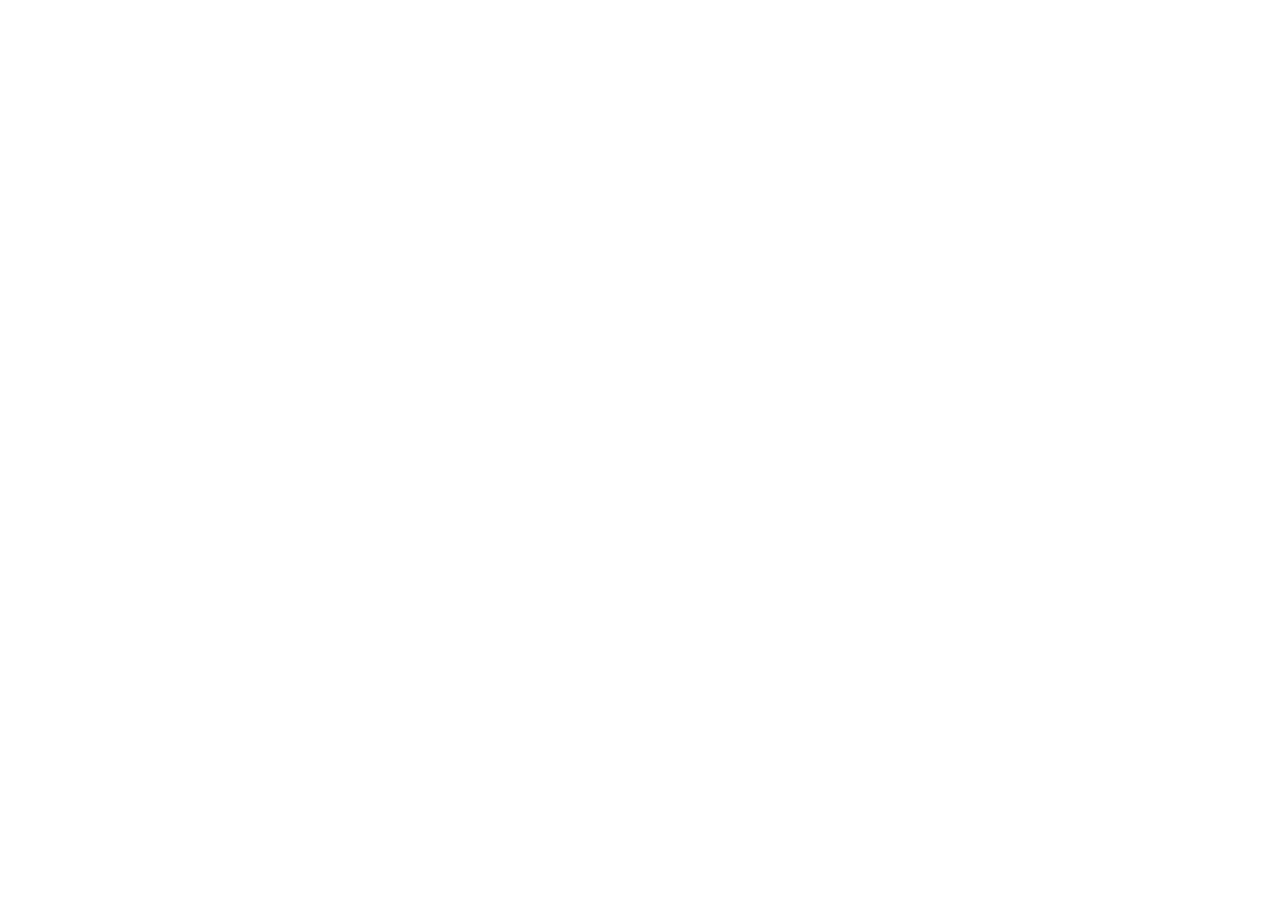
==== index.html @ 5114243d "Set up project skeleton: config-driven architecture for IQly quiz flow - CLAUDE.md with hard constra" ====
<!DOCTYPE html>
<html lang="en">
<head>
  <meta charset="UTF-8" />
  <meta name="viewport" content="width=device-width, initial-scale=1, maximum-scale=1" />
  <title>IQly — Discover Your IQ Score</title>

  <link rel="stylesheet" href="styles/tokens.css" />
  <link rel="stylesheet" href="styles/base.css" />
  <link rel="stylesheet" href="styles/components.css" />
</head>
<body>
  <div id="app"></div>

  <!-- Load order matters: config/content/logic before render, render before init. -->
  <script src="src/config.js"></script>
  <script src="src/questions.js"></script>
  <script src="src/scoring.js"></script>
  <script src="src/tracking.js"></script>
  <script src="src/state.js"></script>
  <script src="src/screens.js"></script>
  <script src="src/render.js"></script>
  <script src="src/main.js"></script>
</body>
</html>
---- styles/tokens.css ----
/*
  tokens.css — the ONLY place colors, spacing, and typography are defined.
  base.css and components.css must reference these custom properties, never
  hardcode a value. This is what lets a Part 2 variant restyle a single element
  (e.g. CTA color for an urgency test) without touching layout files.
*/

:root {
  /* Color — neutral, trust-forward palette. No monetary/price cues (see
     write-up.md: early $ signage was an observed trust-signal failure). */
  --color-bg: #ffffff;
  --color-surface: #f6f7fb;
  --color-text: #12131a;
  --color-text-muted: #5a5f72;
  --color-primary: #3d5afe;
  --color-primary-hover: #2e46e0;
  --color-primary-contrast: #ffffff;
  --color-success: #1fa97a;
  --color-border: #e2e4ec;
  --color-progress-track: #e2e4ec;
  --color-progress-fill: #3d5afe;
  --color-toast-bg: #12131a;
  --color-toast-text: #ffffff;

  /* Spacing scale — 4px base unit */
  --space-1: 4px;
  --space-2: 8px;
  --space-3: 12px;
  --space-4: 16px;
  --space-5: 24px;
  --space-6: 32px;
  --space-7: 48px;
  --space-8: 64px;

  /* Typography */
  --font-family: -apple-system, BlinkMacSystemFont, "Segoe UI", Roboto, Helvetica, Arial, sans-serif;
  --font-size-sm: 0.875rem;
  --font-size-base: 1rem;
  --font-size-lg: 1.25rem;
  --font-size-xl: 1.75rem;
  --font-size-xxl: 2.25rem;
  --line-height-base: 1.5;
  --line-height-tight: 1.2;
  --font-weight-regular: 400;
  --font-weight-medium: 600;
  --font-weight-bold: 700;

  /* Shape */
  --radius-sm: 8px;
  --radius-md: 14px;
  --radius-pill: 999px;

  /* Motion */
  --duration-fast: 150ms;
  --duration-base: 300ms;
  --duration-toast: 3000ms; /* mirrors CONFIG.feedback.autoDismissMs default */

  /* Layout */
  --content-max-width: 480px; /* mobile-first: single reading column even on desktop */
  --tap-target-min: 44px;
}
---- styles/base.css ----
/*
  base.css — reset + mobile-first element defaults.
  Authored at phone width first; widened only via min-width media queries,
  per CLAUDE.md. Never a desktop layout scaled down.
*/

*, *::before, *::after {
  box-sizing: border-box;
}

html, body {
  margin: 0;
  padding: 0;
}

body {
  font-family: var(--font-family);
  font-size: var(--font-size-base);
  line-height: var(--line-height-base);
  color: var(--color-text);
  background: var(--color-bg);
  -webkit-font-smoothing: antialiased;
  min-height: 100vh;
  min-height: 100dvh; /* avoids mobile browser chrome jump on quiz screens */
}

h1, h2, h3, p {
  margin: 0;
}

button {
  font-family: inherit;
  font-size: inherit;
  cursor: pointer;
}

input {
  font-family: inherit;
  font-size: inherit;
}

#app {
  width: 100%;
  min-height: 100vh;
  min-height: 100dvh;
  display: flex;
  flex-direction: column;
}

/* Desktop: the flow stays a single centered column rather than stretching
   wide — a quiz reads like a quiz, not a dashboard, on any screen size. */
@media (min-width: 768px) {
  #app {
    max-width: var(--content-max-width);
    margin: 0 auto;
  }
}
---- styles/components.css ----
/*
  components.css — reusable UI primitives: buttons, cards, progress bar,
  toast, form field. Screen-specific one-off layout lives in screens.js
  inline via classes defined here, not new ad-hoc styles per screen.
*/

.screen {
  flex: 1;
  display: flex;
  flex-direction: column;
  padding: var(--space-5) var(--space-4);
  gap: var(--space-5);
}

.btn {
  display: inline-flex;
  align-items: center;
  justify-content: center;
  min-height: var(--tap-target-min);
  padding: var(--space-3) var(--space-5);
  border: none;
  border-radius: var(--radius-pill);
  font-weight: var(--font-weight-medium);
  transition: background var(--duration-fast) ease;
}

.btn-primary {
  background: var(--color-primary);
  color: var(--color-primary-contrast);
  width: 100%;
}

.btn-primary:hover {
  background: var(--color-primary-hover);
}

.card {
  background: var(--color-surface);
  border: 1px solid var(--color-border);
  border-radius: var(--radius-md);
  padding: var(--space-5);
}

/* Progress bar — endowed progress effect starts pre-filled
   (see CONFIG.progress.initialPercent). */
.progress-track {
  width: 100%;
  height: var(--space-2);
  background: var(--color-progress-track);
  border-radius: var(--radius-pill);
  overflow: hidden;
}

.progress-fill {
  height: 100%;
  background: var(--color-progress-fill);
  border-radius: var(--radius-pill);
  transition: width var(--duration-base) ease;
}

/* Toast — non-blocking mid-quiz feedback. Slides in above the question,
   never overlays answer options (write-up.md: competitor pattern). */
.toast {
  position: fixed;
  top: var(--space-4);
  left: 50%;
  transform: translate(-50%, -150%);
  background: var(--color-toast-bg);
  color: var(--color-toast-text);
  padding: var(--space-3) var(--space-5);
  border-radius: var(--radius-pill);
  font-size: var(--font-size-sm);
  transition: transform var(--duration-base) ease;
  z-index: 10;
}

.toast.is-visible {
  transform: translate(-50%, 0);
}

.field {
  display: flex;
  flex-direction: column;
  gap: var(--space-2);
}

.field input {
  min-height: var(--tap-target-min);
  padding: var(--space-3) var(--space-4);
  border: 1px solid var(--color-border);
  border-radius: var(--radius-sm);
  background: var(--color-bg);
  color: var(--color-text);
}

.text-muted {
  color: var(--color-text-muted);
}
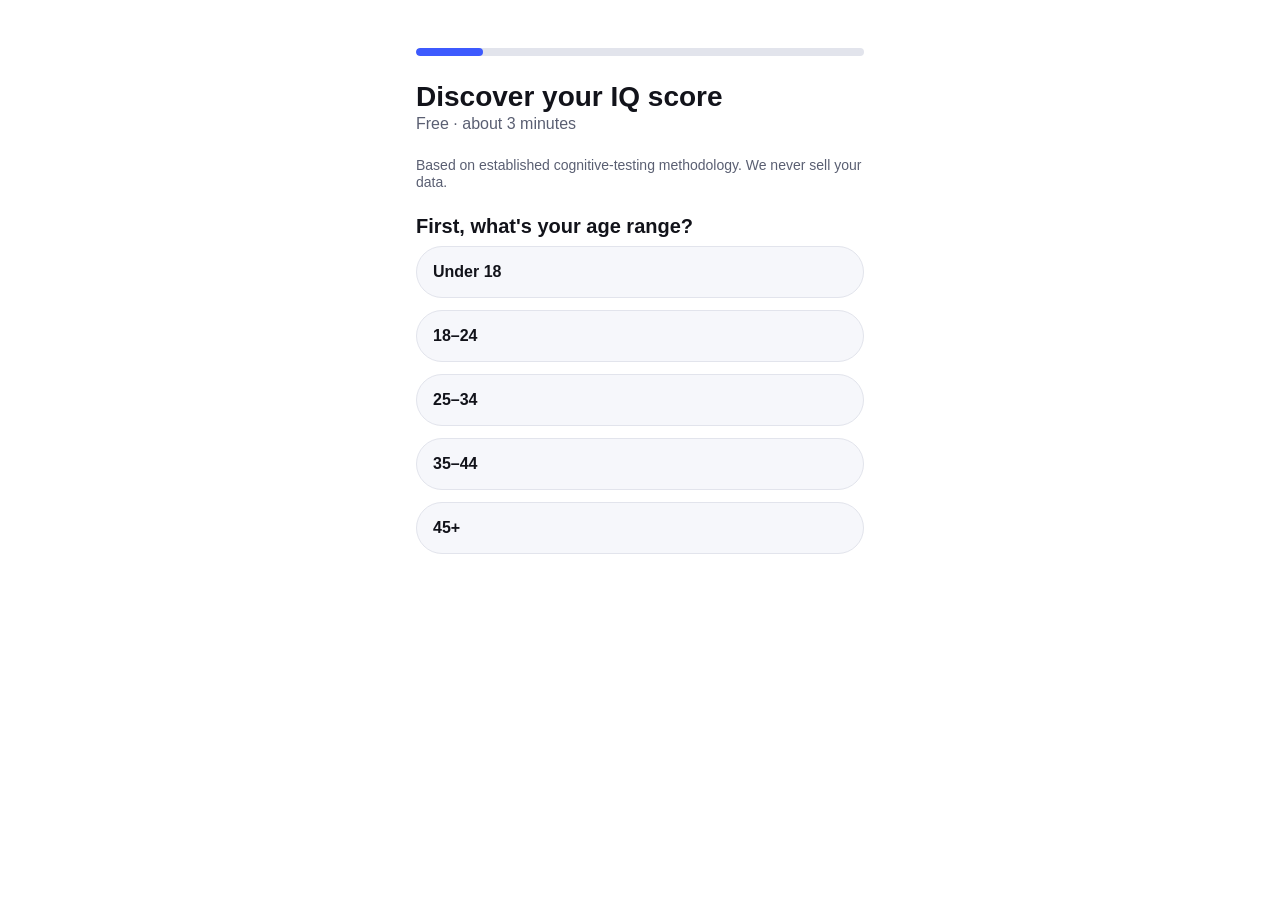
==== commit 9d4ea915: "Build Part 1: full clickable IQly quiz flow - state.js: replaced the index-walk skeleton with a pure" ====
--- a/index.html
+++ b/index.html
@@ -4,6 +4,9 @@
   <meta charset="UTF-8" />
   <meta name="viewport" content="width=device-width, initial-scale=1, maximum-scale=1" />
   <title>IQly — Discover Your IQ Score</title>
+  <!-- Prevents Chrome's default favicon fetch on file:// pages, which can
+       otherwise throw a spurious "Unsafe attempt to load URL" console error. -->
+  <link rel="icon" href="data:," />
 
   <link rel="stylesheet" href="styles/tokens.css" />
   <link rel="stylesheet" href="styles/base.css" />
@@ -20,6 +23,7 @@
   <script src="src/state.js"></script>
   <script src="src/screens.js"></script>
   <script src="src/render.js"></script>
+  <script src="src/debug.js"></script>
   <script src="src/main.js"></script>
 </body>
 </html>
--- a/styles/base.css
+++ b/styles/base.css
@@ -26,6 +26,22 @@
 
 h1, h2, h3, p {
   margin: 0;
+  line-height: var(--line-height-tight);
+}
+
+h1 {
+  font-size: var(--font-size-xl);
+  font-weight: var(--font-weight-bold);
+}
+
+h2 {
+  font-size: var(--font-size-lg);
+  font-weight: var(--font-weight-bold);
+}
+
+h3 {
+  font-size: var(--font-size-base);
+  font-weight: var(--font-weight-medium);
 }
 
 button {
--- a/styles/components.css
+++ b/styles/components.css
@@ -32,6 +32,44 @@
 
 .btn-primary:hover {
   background: var(--color-primary-hover);
+}
+
+.btn-secondary {
+  background: var(--color-surface);
+  color: var(--color-text);
+  border: 1px solid var(--color-border);
+  width: 100%;
+}
+
+.btn-secondary:hover {
+  background: var(--color-border);
+}
+
+/* Answer/option buttons — stacked full-width on mobile so every option is
+   a full-height tap target; text left-aligned since these read like quiz
+   choices, not centered CTAs. */
+.option-list {
+  display: flex;
+  flex-direction: column;
+  gap: var(--space-3);
+}
+
+.btn-option {
+  justify-content: flex-start;
+  text-align: left;
+  width: 100%;
+  background: var(--color-surface);
+  color: var(--color-text);
+  border: 1px solid var(--color-border);
+  padding: var(--space-4);
+}
+
+.btn-option:hover {
+  border-color: var(--color-primary);
+}
+
+.btn-option:active {
+  background: var(--color-border);
 }
 
 .card {
@@ -93,6 +131,256 @@
   color: var(--color-text);
 }
 
+.field-error {
+  color: #c0392b;
+  font-size: var(--font-size-sm);
+}
+
 .text-muted {
   color: var(--color-text-muted);
 }
+
+.trust-cue {
+  font-size: var(--font-size-sm);
+}
+
+/* Quiz screen */
+.quiz-header {
+  display: flex;
+  align-items: center;
+  justify-content: space-between;
+}
+
+.question-prompt {
+  font-size: var(--font-size-lg);
+  font-weight: var(--font-weight-medium);
+  line-height: var(--line-height-tight);
+}
+
+.question-visual {
+  display: flex;
+  justify-content: center;
+}
+
+.streak-chip {
+  font-size: var(--font-size-sm);
+  font-weight: var(--font-weight-medium);
+  background: var(--color-surface);
+  border-radius: var(--radius-pill);
+  padding: var(--space-1) var(--space-3);
+}
+
+/* Analyzing / labor-illusion screen */
+.screen-analyzing {
+  align-items: center;
+  justify-content: center;
+  text-align: center;
+}
+
+.spinner {
+  width: 40px;
+  height: 40px;
+  border: 3px solid var(--color-border);
+  border-top-color: var(--color-primary);
+  border-radius: 50%;
+  animation: iqly-spin 800ms linear infinite;
+}
+
+@keyframes iqly-spin {
+  to { transform: rotate(360deg); }
+}
+
+.analyzing-steps {
+  list-style: none;
+  margin: 0;
+  padding: 0;
+  display: flex;
+  flex-direction: column;
+  gap: var(--space-2);
+}
+
+.analyzing-step {
+  color: var(--color-text-muted);
+  transition: color var(--duration-base) ease;
+}
+
+.analyzing-step.is-active {
+  color: var(--color-text);
+  font-weight: var(--font-weight-medium);
+}
+
+/* Partial result — curiosity gap: score obscured, standout strength
+   dominant, trust badge sits directly above the CTA (write-up.md: not at
+   the top, not only at the end). */
+.standout-card {
+  text-align: center;
+}
+
+.standout-card h2 {
+  font-size: var(--font-size-xl);
+  margin-top: var(--space-2);
+  text-transform: capitalize;
+}
+
+.score-locked {
+  display: flex;
+  align-items: center;
+  justify-content: center;
+  gap: var(--space-2);
+  padding: var(--space-4);
+  border: 1px dashed var(--color-border);
+  border-radius: var(--radius-md);
+  filter: blur(0.2px);
+}
+
+.score-locked-icon {
+  font-size: var(--font-size-lg);
+}
+
+.score-locked-value {
+  font-size: var(--font-size-xxl);
+  font-weight: var(--font-weight-bold);
+  letter-spacing: 0.1em;
+  color: var(--color-text-muted);
+}
+
+.trust-badge {
+  font-size: var(--font-size-sm);
+  text-align: center;
+}
+
+/* Category breakdown — shared by partial and full result screens */
+.category-list {
+  display: flex;
+  flex-direction: column;
+  gap: var(--space-3);
+}
+
+.category-row {
+  display: grid;
+  grid-template-columns: 80px 1fr auto;
+  align-items: center;
+  gap: var(--space-3);
+}
+
+.category-name {
+  font-size: var(--font-size-sm);
+  text-transform: capitalize;
+}
+
+.category-bar-track {
+  height: var(--space-2);
+  background: var(--color-progress-track);
+  border-radius: var(--radius-pill);
+  overflow: hidden;
+}
+
+.category-bar-fill {
+  height: 100%;
+  background: var(--color-primary);
+  border-radius: var(--radius-pill);
+}
+
+.category-pct {
+  font-size: var(--font-size-sm);
+  min-width: 32px;
+  text-align: right;
+}
+
+/* Full result */
+.score-card {
+  text-align: center;
+}
+
+.score-value {
+  font-size: var(--font-size-xxl);
+  font-weight: var(--font-weight-bold);
+  color: var(--color-primary);
+}
+
+.archetype-badge {
+  display: flex;
+  align-items: center;
+  gap: var(--space-4);
+  padding: var(--space-4);
+  background: var(--color-surface);
+  border-radius: var(--radius-md);
+}
+
+.archetype-icon {
+  font-size: var(--font-size-xxl);
+  color: var(--color-primary);
+}
+
+.archetype-badge h3 {
+  font-size: var(--font-size-lg);
+}
+
+/* Debug panel — QA only, active behind ?debug=1 (src/debug.js). Fixed
+   corner overlay, never shown to normal funnel traffic. */
+.debug-panel {
+  position: fixed;
+  bottom: 0;
+  right: 0;
+  width: 280px;
+  max-height: 40vh;
+  overflow-y: auto;
+  background: rgba(18, 19, 26, 0.95);
+  color: #fff;
+  font-size: 11px;
+  font-family: monospace;
+  z-index: 999;
+  border-top-left-radius: var(--radius-sm);
+}
+
+.debug-header {
+  display: flex;
+  align-items: center;
+  justify-content: space-between;
+  padding: var(--space-2) var(--space-3);
+  border-bottom: 1px solid rgba(255, 255, 255, 0.2);
+  position: sticky;
+  top: 0;
+  background: inherit;
+}
+
+.debug-header button {
+  background: none;
+  border: 1px solid rgba(255, 255, 255, 0.4);
+  color: #fff;
+  border-radius: var(--radius-sm);
+  padding: 2px 8px;
+  font-size: 10px;
+}
+
+.debug-rows {
+  padding: var(--space-2) var(--space-3);
+}
+
+.debug-row {
+  display: flex;
+  gap: var(--space-2);
+  padding: 2px 0;
+  border-bottom: 1px solid rgba(255, 255, 255, 0.08);
+}
+
+.debug-time {
+  opacity: 0.6;
+}
+
+.debug-variant {
+  opacity: 0.8;
+  color: #7fd1ff;
+}
+
+/* Desktop refinements — the shell already centers to a phone-width
+   column (base.css); these are the only widenings past that. */
+@media (min-width: 768px) {
+  .screen {
+    padding: var(--space-7) var(--space-4);
+  }
+
+  .category-row {
+    grid-template-columns: 100px 1fr auto;
+  }
+}
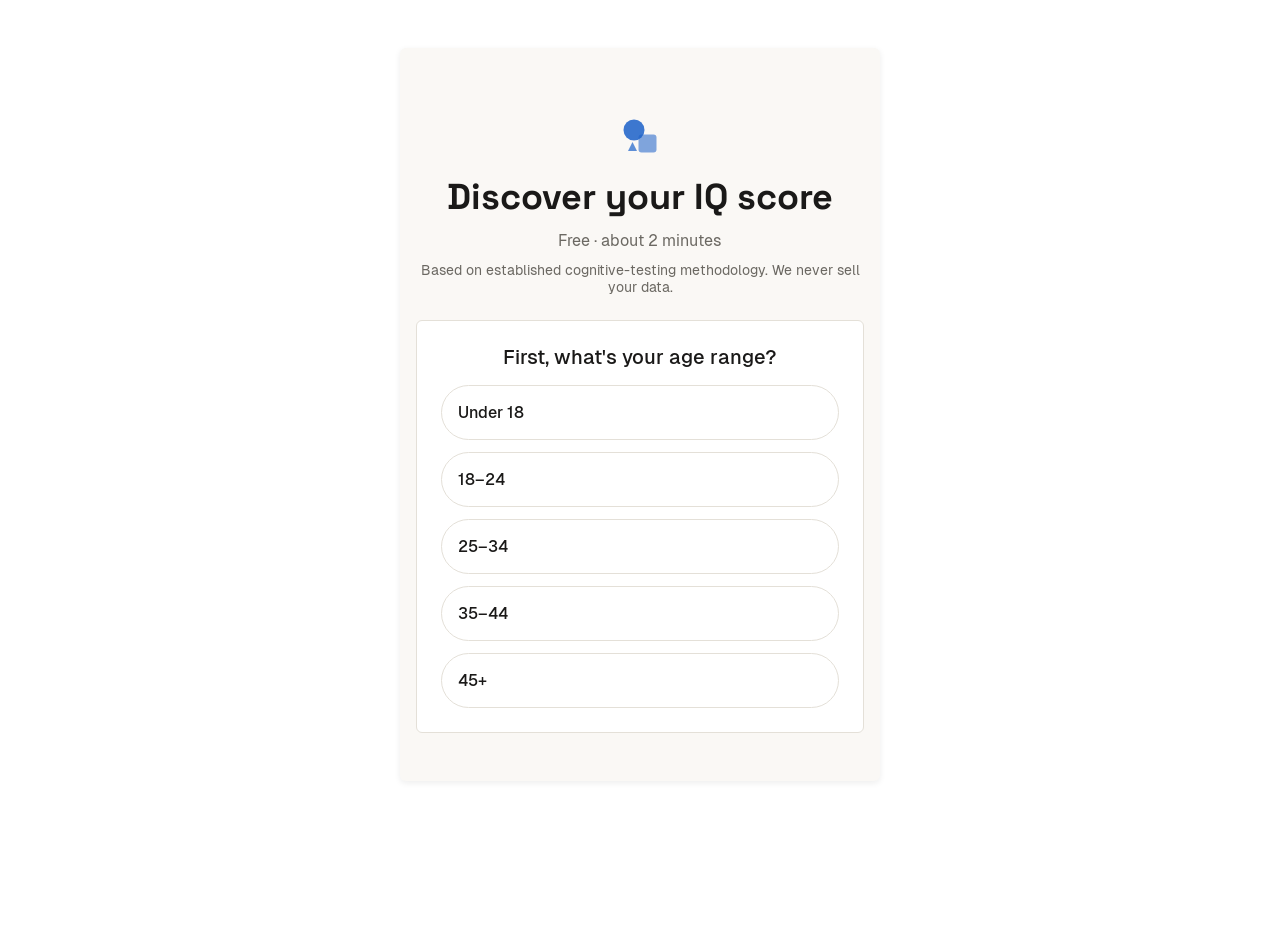
==== commit a7ff7444: "Add persistence functionality to quiz flow for improved user experience Implemented a new `persisten" ====
--- a/index.html
+++ b/index.html
@@ -20,6 +20,7 @@
   <script src="src/questions.js"></script>
   <script src="src/scoring.js"></script>
   <script src="src/tracking.js"></script>
+  <script src="src/persistence.js"></script>
   <script src="src/state.js"></script>
   <script src="src/screens.js"></script>
   <script src="src/render.js"></script>
--- a/styles/tokens.css
+++ b/styles/tokens.css
@@ -3,24 +3,85 @@
   base.css and components.css must reference these custom properties, never
   hardcode a value. This is what lets a Part 2 variant restyle a single element
   (e.g. CTA color for an urgency test) without touching layout files.
+
+  Branding pass (2026-09-25): navy accent + Space Grotesk/Geist Sans, merged
+  from a proposed tokens.css rather than replacing this file wholesale — see
+  docs/AI_WORKFLOW.md for what changed and why. Fonts embedded locally as
+  woff2 under ./fonts/ (no CDN — required for offline file:// use and for the
+  wkhtmltoimage export pipeline, see creatives/export.js).
 */
 
+/* woff2 first for every real browser; a woff fallback per weight covers
+   creatives/export.js's wkhtmltoimage renderer, whose Qt WebKit predates
+   woff2 support entirely (same class of "old renderer, modern format"
+   gap as its lack of var() support — see that file's header comment). */
+@font-face {
+  font-family: 'Space Grotesk';
+  src: url('./fonts/SpaceGrotesk-Bold.woff2') format('woff2'),
+       url('./fonts/SpaceGrotesk-Bold.woff') format('woff');
+  font-weight: 700;
+  font-display: swap;
+}
+@font-face {
+  font-family: 'Space Grotesk';
+  src: url('./fonts/SpaceGrotesk-Medium.woff2') format('woff2'),
+       url('./fonts/SpaceGrotesk-Medium.woff') format('woff');
+  font-weight: 500;
+  font-display: swap;
+}
+@font-face {
+  font-family: 'Geist Sans';
+  src: url('./fonts/Geist-Regular.woff2') format('woff2'),
+       url('./fonts/Geist-Regular.woff') format('woff');
+  font-weight: 400;
+  font-display: swap;
+}
+@font-face {
+  font-family: 'Geist Sans';
+  src: url('./fonts/Geist-Medium.woff2') format('woff2'),
+       url('./fonts/Geist-Medium.woff') format('woff');
+  font-weight: 500;
+  font-display: swap;
+}
+@font-face {
+  font-family: 'Geist Sans';
+  src: url('./fonts/Geist-SemiBold.woff2') format('woff2'),
+       url('./fonts/Geist-SemiBold.woff') format('woff');
+  font-weight: 600;
+  font-display: swap;
+}
+
 :root {
-  /* Color — neutral, trust-forward palette. No monetary/price cues (see
-     write-up.md: early $ signage was an observed trust-signal failure). */
-  --color-bg: #ffffff;
-  --color-surface: #f6f7fb;
-  --color-text: #12131a;
-  --color-text-muted: #5a5f72;
-  --color-primary: #3d5afe;
-  --color-primary-hover: #2e46e0;
+  /* Color — navy accent, warm neutrals (see docs/AI_WORKFLOW.md: replaces
+     the earlier cool-blue/pure-white palette). No monetary/price cues
+     (write-up.md: early $ signage was an observed trust-signal failure). */
+  --color-bg: #FAF8F5;
+  --color-surface: #FFFFFF;
+  --color-text: #1A1918;
+  --color-text-muted: #6B6862;
+  --color-primary: #1C61C9;
+  --color-primary-hover: #17509E;
+  --color-primary-soft: #E8EFFC;
   --color-primary-contrast: #ffffff;
-  --color-success: #1fa97a;
-  --color-border: #e2e4ec;
-  --color-progress-track: #e2e4ec;
-  --color-progress-fill: #3d5afe;
-  --color-toast-bg: #12131a;
-  --color-toast-text: #ffffff;
+  --color-success: #1E7A4C;
+  --color-success-bg: #E7F3EC;
+  --color-border: #E4E0D8;
+
+  /* Dashboard verdict tags (docs/dashboard.md) — danger/warning added
+     alongside the existing success pair, same naming + contrast approach
+     (dark text-safe hue on a light tint background). */
+  --color-danger: #B3261E;
+  --color-danger-bg: #FBEAE9;
+  --color-warning: #8A5A00;
+  --color-warning-bg: #FCF0D9;
+
+  /* Progress bar / toast — kept as their own tokens (not in the proposal)
+     but re-pointed at the new palette rather than dropped, since
+     components.css references them directly. */
+  --color-progress-track: var(--color-border);
+  --color-progress-fill: var(--color-primary);
+  --color-toast-bg: var(--color-success);
+  --color-toast-text: var(--color-success-bg);
 
   /* Spacing scale — 4px base unit */
   --space-1: 4px;
@@ -33,7 +94,8 @@
   --space-8: 64px;
 
   /* Typography */
-  --font-family: -apple-system, BlinkMacSystemFont, "Segoe UI", Roboto, Helvetica, Arial, sans-serif;
+  --font-heading: 'Space Grotesk', -apple-system, BlinkMacSystemFont, sans-serif;
+  --font-family: 'Geist Sans', -apple-system, BlinkMacSystemFont, "Segoe UI", Roboto, Helvetica, Arial, sans-serif;
   --font-size-sm: 0.875rem;
   --font-size-base: 1rem;
   --font-size-lg: 1.25rem;
@@ -42,12 +104,15 @@
   --line-height-base: 1.5;
   --line-height-tight: 1.2;
   --font-weight-regular: 400;
-  --font-weight-medium: 600;
+  --font-weight-medium: 500;
   --font-weight-bold: 700;
 
-  /* Shape */
-  --radius-sm: 8px;
-  --radius-md: 14px;
+  /* Shape — tighter radii per the branding pass (was 8/14px + a pill
+     token); --radius-pill is kept since components.css relies on it for
+     buttons/chips/progress tracks, which the proposal didn't cover. */
+  --radius-sm: 4px;
+  --radius-md: 6px;
+  --radius-lg: 10px;
   --radius-pill: 999px;
 
   /* Motion */
@@ -55,6 +120,11 @@
   --duration-base: 300ms;
   --duration-toast: 3000ms; /* mirrors CONFIG.feedback.autoDismissMs default */
 
+  /* Elevation */
+  --shadow-sm: 0 1px 2px rgba(26, 25, 24, 0.06);
+  --shadow-md: 0 2px 6px rgba(26, 25, 24, 0.08);
+  --shadow-card: var(--shadow-md);
+
   /* Layout */
   --content-max-width: 480px; /* mobile-first: single reading column even on desktop */
   --tap-target-min: 44px;
--- a/styles/base.css
+++ b/styles/base.css
@@ -29,19 +29,23 @@
   line-height: var(--line-height-tight);
 }
 
+/* Headings carry the branded display face (Space Grotesk); body/UI text
+   stays on var(--font-family) from body. */
+h1, h2, h3 {
+  font-family: var(--font-heading);
+  font-weight: var(--font-weight-bold);
+}
+
 h1 {
   font-size: var(--font-size-xl);
-  font-weight: var(--font-weight-bold);
 }
 
 h2 {
   font-size: var(--font-size-lg);
-  font-weight: var(--font-weight-bold);
 }
 
 h3 {
   font-size: var(--font-size-base);
-  font-weight: var(--font-weight-medium);
 }
 
 button {
@@ -64,10 +68,23 @@
 }
 
 /* Desktop: the flow stays a single centered column rather than stretching
-   wide — a quiz reads like a quiz, not a dashboard, on any screen size. */
+   wide — a quiz reads like a quiz, not a dashboard, on any screen size.
+   The surrounding space is deliberately styled (a tinted page background
+   behind a shadowed card), not left as unstyled empty white — otherwise a
+   narrow centered column on a wide viewport just looks like a rendering
+   bug rather than an intentional layout. */
 @media (min-width: 768px) {
+  body {
+    background: var(--color-surface);
+  }
+
   #app {
     max-width: var(--content-max-width);
-    margin: 0 auto;
+    min-height: auto;
+    margin: var(--space-7) auto;
+    background: var(--color-bg);
+    border-radius: var(--radius-md);
+    box-shadow: var(--shadow-card);
+    overflow: hidden;
   }
 }
--- a/styles/components.css
+++ b/styles/components.css
@@ -43,6 +43,28 @@
 
 .btn-secondary:hover {
   background: var(--color-border);
+}
+
+/* Accent button — the fullResult -> upsell entry point. A real, visually
+   distinct CTA (not a bare text link), but an outlined one: solid
+   .btn-primary stays reserved for the core flow's own actions (quiz,
+   email gate), so this reads as "a genuine offer" without competing with
+   or outranking the actions that actually complete the funnel. */
+.btn-accent {
+  background: var(--color-bg);
+  color: var(--color-primary);
+  border: 2px solid var(--color-primary);
+  width: 100%;
+}
+
+.btn-accent:hover {
+  background: var(--color-surface);
+}
+
+.btn.is-disabled,
+.btn:disabled {
+  opacity: 0.6;
+  cursor: default;
 }
 
 /* Answer/option buttons — stacked full-width on mobile so every option is
@@ -72,6 +94,94 @@
   background: var(--color-border);
 }
 
+.option-label {
+  flex: 1 1 auto;
+}
+
+/* Pattern/spatial options with an optionShapes entry (questions.js) — a
+   2x2 icon grid instead of the text options' single column. One rule set,
+   one proportion (icon = 44% of its cell, always — see .option-icon-wrap
+   below) — the icon/button sizing here used to be two independent pixel
+   numbers hand-tuned against each other; this is the rewrite that removes
+   that class of bug instead of re-tuning it again. */
+.option-grid {
+  display: grid;
+  grid-template-columns: 1fr 1fr;
+  /* A definite height (not max-height) split across 2 fr rows, not
+     aspect-ratio, is what actually caps total footprint. max-height
+     alone doesn't shrink aspect-ratio:1/1 cells — their height is driven
+     by column width regardless of a max-height on the parent, so at
+     narrow widths a wide-enough column still produces cells taller than
+     the cap, overflowing past it (confirmed at all 3 verification widths:
+     360/390/480 all overflowed the viewport, not just clipped vertically).
+     grid-template-rows: 1fr 1fr against a real height guarantees both
+     rows fit, full stop — cells come out rectangular rather than
+     perfectly square, a deliberate trade for "never scrolls, ever". */
+  grid-template-rows: 1fr 1fr;
+  /* 42vh (the initially-tried value) left the quiz screen 18px taller
+     than the viewport at 360x640 specifically — verified with Puppeteer
+     (document.documentElement.scrollHeight vs clientHeight), not just
+     eyeballed. 36vh closes that with margin at all 3 verification
+     widths, confirmed the same way. */
+  height: clamp(160px, 36vh, 300px);
+  gap: var(--space-3);
+}
+
+.btn-option-grid {
+  /* Grid items default to min-width: auto, which lets a cell's own
+     content (the option label's text) force its track wider than its
+     1fr share — confirmed as a real horizontal-overflow bug at all 3
+     verification widths (360/390/480), not just a theoretical one. This
+     overrides that default so the fixed 2-column split actually holds. */
+  min-width: 0;
+  /* The icon-wrap's 55% width was resolving correctly against this card's
+     own content-box (confirmed via getBoundingClientRect — not a sizing
+     bug), but the card itself was stretching to its full 1fr grid-track
+     width regardless, so "55% of a big card" still read as a small icon
+     lost in a big mostly-empty card. Capping the card's own width is what
+     actually makes the icon the dominant visual element — justify-self
+     centers the now-narrower card within its still-full-width track. */
+  max-width: 180px;
+  justify-self: center;
+  display: flex;
+  flex-direction: column;
+  align-items: center;
+  justify-content: center;
+  gap: var(--space-2);
+  padding: var(--space-3);
+  min-height: var(--tap-target-min);
+  border-radius: var(--radius-md);
+}
+
+/* The single proportion rule: the icon is always 55% of its own cell's
+   (now width-capped) content box, both scaling together. Never set an
+   icon pixel size and a cell pixel size as two separate decisions. */
+.btn-option-grid .option-icon-wrap {
+  width: 55%;
+  aspect-ratio: 1 / 1;
+}
+
+.option-icon {
+  width: 100%;
+  height: 100%;
+  display: block;
+  /* Without explicit width/height attributes on the <svg> (deliberate —
+     see questions.js's optionIcon()), a browser can't resolve width:100%
+     for min-content purposes and falls back to the default replaced-
+     element intrinsic size (300x150) when computing how wide this forces
+     its ancestors to be — confirmed as the actual root cause of the grid
+     overflow at all 3 verification widths, not the grid-track math itself.
+     optionIcon()'s viewBox is always square (canvasSize x canvasSize), so
+     this ratio is always correct and lets 100%/100% resolve properly
+     instead of contributing a phantom 300px-wide min-content. */
+  aspect-ratio: 1 / 1;
+}
+
+.btn-option-grid .option-label {
+  font-size: var(--font-size-sm);
+  text-align: center;
+}
+
 .card {
   background: var(--color-surface);
   border: 1px solid var(--color-border);
@@ -97,22 +207,26 @@
 }
 
 /* Toast — non-blocking mid-quiz feedback. Slides in above the question,
-   never overlays answer options (write-up.md: competitor pattern). */
+   never overlays answer options (write-up.md: competitor pattern). Success
+   green (not the earlier black) plus a fade + slight slide, matching the
+   fade/translateY convention already used by .toast-slot-text below. */
 .toast {
   position: fixed;
   top: var(--space-4);
   left: 50%;
+  opacity: 0;
   transform: translate(-50%, -150%);
   background: var(--color-toast-bg);
   color: var(--color-toast-text);
   padding: var(--space-3) var(--space-5);
   border-radius: var(--radius-pill);
   font-size: var(--font-size-sm);
-  transition: transform var(--duration-base) ease;
+  transition: transform var(--duration-base) ease, opacity var(--duration-base) ease;
   z-index: 10;
 }
 
 .toast.is-visible {
+  opacity: 1;
   transform: translate(-50%, 0);
 }
 
@@ -144,17 +258,128 @@
   font-size: var(--font-size-sm);
 }
 
+/* Entry hero — the whole point is that this reads as a landing moment,
+   not "question 1 of 8": centered, more air, a larger headline than any
+   quiz question ever gets. */
+.entry-hero {
+  display: flex;
+  flex-direction: column;
+  align-items: center;
+  text-align: center;
+  gap: var(--space-3);
+  padding-top: var(--space-4);
+}
+
+.entry-hero h1 {
+  font-size: var(--font-size-xxl);
+}
+
+.entry-icon {
+  margin-bottom: var(--space-1);
+}
+
+.entry-question-card {
+  display: flex;
+  flex-direction: column;
+  gap: var(--space-4);
+}
+
+.entry-question-card .question-prompt {
+  text-align: center;
+}
+
 /* Quiz screen */
+
+/* Mid-quiz percentile feedback — a dedicated, always-present slot rather
+   than a floating overlay, so it can never cover the question or answer
+   options below it. Height is reserved constantly; only the pill inside
+   fades/slides in and out, so nothing else in the layout ever shifts. */
+.toast-slot {
+  min-height: 40px;
+  display: flex;
+  align-items: center;
+  justify-content: center;
+  /* .screen's gap (--space-5, 24px) applies above AND below this slot,
+     stacking with its own 40px height into 88px of dead air between the
+     progress bar and the quiz-header (measured via Puppeteer, not
+     eyeballed: 24+40+24 exactly). The 40px slot itself is load-bearing
+     (mid-quiz toast feature) and stays; these negative margins claw back
+     16px of the surrounding gap on each side, shrinking it to 8px without
+     touching .screen's shared gap value (which every other screen also
+     uses and shouldn't change). */
+  margin: -16px 0;
+}
+
+.toast-slot-text {
+  opacity: 0;
+  transform: translateY(-6px);
+  transition: opacity var(--duration-base) ease, transform var(--duration-base) ease;
+  background: var(--color-toast-bg);
+  color: var(--color-toast-text);
+  padding: var(--space-2) var(--space-4);
+  border-radius: var(--radius-pill);
+  font-size: var(--font-size-sm);
+}
+
+.toast-slot-text.is-visible {
+  opacity: 1;
+  transform: translateY(0);
+}
+
 .quiz-header {
   display: flex;
   align-items: center;
   justify-content: space-between;
+}
+
+/* Brand mark's own row, top-left of the quiz screen, above the progress
+   bar and everything else — not sharing a line with "Question X of Y". */
+.quiz-brand {
+  display: flex;
+}
+
+.quiz-logo {
+  flex-shrink: 0;
+}
+
+/* Reserves consistent vertical space regardless of prompt length or
+   whether this question has a visual, so the option buttons below never
+   shift position between questions (see screens.js quiz()). */
+.question-content {
+  min-height: 168px;
+  display: flex;
+  flex-direction: column;
+  justify-content: center;
+  gap: var(--space-4);
 }
 
 .question-prompt {
   font-size: var(--font-size-lg);
   font-weight: var(--font-weight-medium);
   line-height: var(--line-height-tight);
+}
+
+/* Sequence prompts ("2, 4, 6, 8, __"): keep the number list + blank on one
+   line regardless of prompt length or viewport width (docs/fixes.md Tier
+   1 — this used to wrap mid-sequence), and give the blank a visibly
+   distinct chip instead of plain "__" text. */
+.sequence-line {
+  display: inline-block;
+  white-space: nowrap;
+}
+
+.sequence-blank {
+  display: inline-flex;
+  align-items: center;
+  justify-content: center;
+  min-width: 1.6em;
+  height: 1.6em;
+  padding: 0 var(--space-1);
+  background: var(--color-primary);
+  color: var(--color-primary-contrast);
+  border-radius: var(--radius-sm);
+  font-weight: var(--font-weight-bold);
+  vertical-align: middle;
 }
 
 .question-visual {
@@ -209,6 +434,18 @@
   font-weight: var(--font-weight-medium);
 }
 
+/* Post-email processing screen — same spinner-centered layout as
+   .screen-analyzing, brief single-message variant (docs/fixes.md item 3). */
+.screen-processing-result {
+  align-items: center;
+  justify-content: center;
+  text-align: center;
+}
+
+.processing-message {
+  color: var(--color-text-muted);
+}
+
 /* Partial result — curiosity gap: score obscured, standout strength
    dominant, trust badge sits directly above the CTA (write-up.md: not at
    the top, not only at the end). */
@@ -222,31 +459,39 @@
   text-transform: capitalize;
 }
 
-.score-locked {
-  display: flex;
-  align-items: center;
-  justify-content: center;
+/* Percentile teaser — a bell curve with a single "you are here" marker
+   (screens.js percentileCurve()), no exact number anywhere on this
+   screen. The SVG is intrinsically responsive (viewBox + width:100%), so
+   it scales correctly down to ~360px without clipping. */
+.percentile-teaser {
+  display: flex;
+  flex-direction: column;
+  align-items: center;
   gap: var(--space-2);
   padding: var(--space-4);
   border: 1px dashed var(--color-border);
   border-radius: var(--radius-md);
-  filter: blur(0.2px);
-}
-
-.score-locked-icon {
-  font-size: var(--font-size-lg);
-}
-
-.score-locked-value {
-  font-size: var(--font-size-xxl);
-  font-weight: var(--font-weight-bold);
-  letter-spacing: 0.1em;
-  color: var(--color-text-muted);
+}
+
+.percentile-curve {
+  width: 100%;
+  max-width: 320px;
 }
 
 .trust-badge {
   font-size: var(--font-size-sm);
   text-align: center;
+}
+
+/* Inline email capture on partialResult — visually separated from the
+   result teaser above it since it's a distinct ask, but on the same
+   screen: no intermediate click on the funnel's steepest drop-off. */
+.inline-gate {
+  display: flex;
+  flex-direction: column;
+  gap: var(--space-3);
+  padding-top: var(--space-5);
+  border-top: 1px solid var(--color-border);
 }
 
 /* Category breakdown — shared by partial and full result screens */
@@ -281,10 +526,11 @@
   border-radius: var(--radius-pill);
 }
 
-.category-pct {
-  font-size: var(--font-size-sm);
-  min-width: 32px;
+.category-tier {
+  font-size: var(--font-size-sm);
+  min-width: 96px;
   text-align: right;
+  white-space: nowrap;
 }
 
 /* Full result */
@@ -314,6 +560,48 @@
 
 .archetype-badge h3 {
   font-size: var(--font-size-lg);
+}
+
+/* Post-signup upsell teaser. Stacks on mobile, side-by-side on desktop
+   (see the grid-template-columns override in the desktop block below).
+   The premium card gets a distinct border + a plain text badge — no
+   countdown/urgency treatment, that would clash with the credibility the
+   whole flow is built on. */
+.upsell-grid {
+  display: grid;
+  grid-template-columns: 1fr;
+  gap: var(--space-4);
+}
+
+.upsell-card {
+  display: flex;
+  flex-direction: column;
+  align-items: flex-start;
+  gap: var(--space-2);
+}
+
+.upsell-card-premium {
+  border: 2px solid var(--color-primary);
+}
+
+.upsell-badge {
+  background: var(--color-primary);
+  color: var(--color-primary-contrast);
+  font-size: var(--font-size-sm);
+  font-weight: var(--font-weight-medium);
+  padding: 2px var(--space-3);
+  border-radius: var(--radius-pill);
+}
+
+.upsell-price {
+  font-size: var(--font-size-lg);
+  font-weight: var(--font-weight-bold);
+  color: var(--color-primary);
+  margin-top: var(--space-2);
+}
+
+.upsell-card .btn {
+  margin-top: auto;
 }
 
 /* Debug panel — QA only, active behind ?debug=1 (src/debug.js). Fixed
@@ -383,4 +671,254 @@
   .category-row {
     grid-template-columns: 100px 1fr auto;
   }
-}
+
+  .upsell-grid {
+    grid-template-columns: 1fr 1fr;
+  }
+}
+
+/* Dashboard (dashboard.html) — a report page, not a funnel screen, so it
+   uses its own wide container rather than #app's phone-width column
+   (base.css). Reuses .card/.btn tokens throughout for visual consistency
+   with the flow it's reporting on. */
+.dashboard {
+  width: 100%;
+  max-width: 960px;
+  margin: 0 auto;
+  padding: var(--space-5) var(--space-4) var(--space-8);
+  display: flex;
+  flex-direction: column;
+  gap: var(--space-6);
+}
+
+.dashboard-header h1 {
+  font-size: var(--font-size-xl);
+}
+
+/* Simulated-data banner — deliberately given the same visual weight as
+   the rest of the page (docs/dashboard.md: not a small subtle notice),
+   so nobody mistakes these numbers for real tracking.js output. */
+.dashboard-banner {
+  display: flex;
+  align-items: center;
+  gap: var(--space-3);
+  padding: var(--space-4) var(--space-5);
+  background: var(--color-warning-bg);
+  color: var(--color-warning);
+  border: 1px solid var(--color-warning);
+  border-radius: var(--radius-md);
+  font-weight: var(--font-weight-medium);
+}
+
+.dashboard-section h2 {
+  margin-bottom: var(--space-4);
+}
+
+/* Net-CVR summary chart — a small at-a-glance bar chart above the funnel
+   rows, not the page's focal point. The SVG itself is intrinsically
+   responsive (viewBox + width:100%), so this wrapper only caps its max
+   width and centers it. */
+.net-cvr-chart {
+  max-width: 560px;
+  margin: 0 auto;
+}
+
+.net-cvr-chart-svg {
+  width: 100%;
+  height: auto;
+  display: block;
+}
+
+.net-cvr-chart-caption {
+  max-width: 560px;
+  margin: var(--space-2) auto 0;
+  text-align: center;
+}
+
+/* Funnel comparison — one row per test (control vs. that test's own
+   primary/guardrail stage), not one combined chart across all 3 variants
+   (docs/dashboard.md: rejected as visually crowded). */
+.funnel-rows {
+  display: flex;
+  flex-direction: column;
+  gap: var(--space-4);
+}
+
+.funnel-row {
+  display: flex;
+  flex-direction: column;
+  gap: var(--space-3);
+}
+
+.funnel-row-label {
+  font-weight: var(--font-weight-medium);
+}
+
+.funnel-track {
+  display: flex;
+  flex-direction: column;
+  gap: var(--space-2);
+}
+
+.funnel-step {
+  display: grid;
+  grid-template-columns: 1fr auto;
+  align-items: center;
+  gap: var(--space-3);
+  padding: var(--space-2) var(--space-3);
+  border-radius: var(--radius-sm);
+  background: var(--color-surface);
+  border: 1px solid var(--color-border);
+  font-size: var(--font-size-sm);
+}
+
+.funnel-step-value {
+  font-weight: var(--font-weight-bold);
+  white-space: nowrap;
+}
+
+/* Guardrail step is visually distinct from a plain comparison row — its
+   value color signals whether it moved in a healthy or worrying direction
+   (set per-card via .is-good / .is-bad, not hardcoded here). */
+.funnel-step.is-guardrail {
+  border-style: dashed;
+}
+
+.funnel-step-value.is-good {
+  color: var(--color-success);
+}
+
+.funnel-step-value.is-bad {
+  color: var(--color-danger);
+}
+
+/* Test cards */
+.test-cards {
+  display: flex;
+  flex-direction: column;
+  gap: var(--space-5);
+}
+
+.test-card {
+  display: flex;
+  flex-direction: column;
+  gap: var(--space-4);
+}
+
+.test-card-header {
+  display: flex;
+  align-items: flex-start;
+  justify-content: space-between;
+  gap: var(--space-3);
+  flex-wrap: wrap;
+}
+
+.kpi-grid {
+  display: flex;
+  flex-direction: column;
+  gap: var(--space-3);
+}
+
+.kpi-row {
+  display: flex;
+  flex-direction: column;
+  gap: var(--space-1);
+  padding: var(--space-3);
+  background: var(--color-bg);
+  border-radius: var(--radius-sm);
+}
+
+.kpi-label {
+  font-size: var(--font-size-sm);
+  color: var(--color-text-muted);
+}
+
+.kpi-value {
+  font-weight: var(--font-weight-bold);
+}
+
+/* Pairs the text KPI value with its inline before/after bar (kpiBarSvg()
+   in dashboard.html) — wraps at narrow widths rather than clipping the
+   bar off the edge of the card. */
+.kpi-value-row {
+  display: flex;
+  align-items: center;
+  justify-content: space-between;
+  flex-wrap: wrap;
+  gap: var(--space-2);
+}
+
+.kpi-bar {
+  flex-shrink: 0;
+  display: inline-flex;
+}
+
+/* Net-CVR math — shown explicitly rather than just stating the final
+   number, so the reader can verify the multiplication themselves
+   (docs/dashboard.md: Tests 2 & 3 only). */
+.net-cvr-math {
+  font-family: monospace;
+  font-size: var(--font-size-sm);
+  padding: var(--space-3);
+  background: var(--color-bg);
+  border-radius: var(--radius-sm);
+  overflow-x: auto;
+  white-space: nowrap;
+}
+
+.net-cvr-result {
+  font-weight: var(--font-weight-bold);
+}
+
+/* Verdict tag — the one thing on each card that must be scannable without
+   reading the rest (docs/dashboard.md). Color alone never carries the
+   meaning: the word itself (Ship/Kill/Inconclusive) is always present. */
+.verdict-tag {
+  display: inline-flex;
+  align-items: center;
+  padding: var(--space-1) var(--space-3);
+  border-radius: var(--radius-pill);
+  font-size: var(--font-size-sm);
+  font-weight: var(--font-weight-bold);
+  white-space: nowrap;
+}
+
+.verdict-tag--ship {
+  background: var(--color-success-bg);
+  color: var(--color-success);
+}
+
+.verdict-tag--kill {
+  background: var(--color-danger-bg);
+  color: var(--color-danger);
+}
+
+.verdict-tag--inconclusive {
+  background: var(--color-warning-bg);
+  color: var(--color-warning);
+}
+
+/* Callout inside a card flagging that the primary KPI alone would have
+   read as a win — the whole point of the guardrail framing, so it's never
+   left implicit (docs/dashboard.md). */
+.guardrail-callout {
+  padding: var(--space-3);
+  border-left: 3px solid var(--color-warning);
+  background: var(--color-warning-bg);
+  border-radius: var(--radius-sm);
+  font-size: var(--font-size-sm);
+}
+
+@media (min-width: 768px) {
+  .dashboard {
+    padding: var(--space-7) var(--space-5) var(--space-8);
+  }
+
+  .kpi-grid {
+    flex-direction: row;
+  }
+
+  .kpi-row {
+    flex: 1;
+  }
+}
